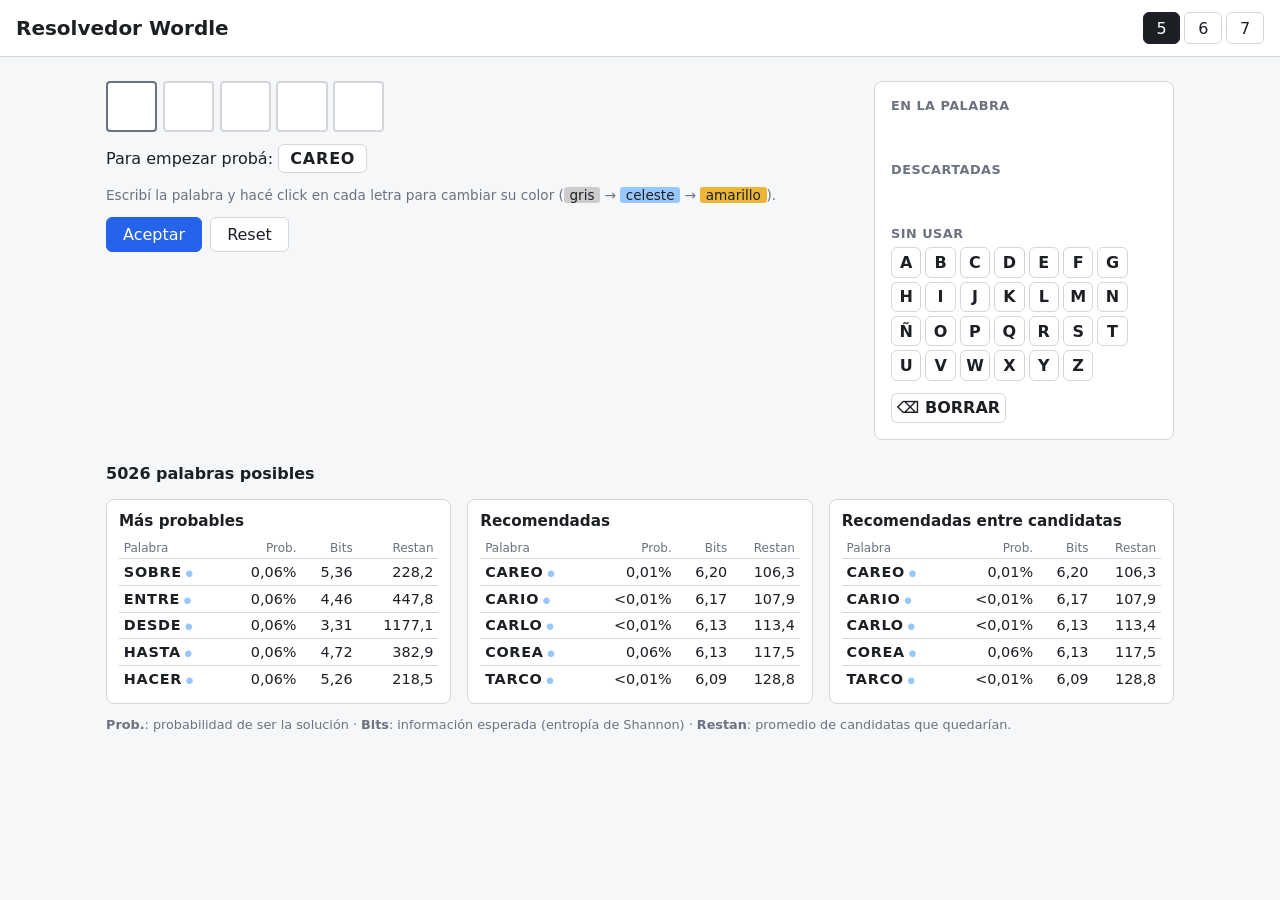
==== wordle solver/index.html @ fa2ddac0 "Integrar Resolvedor Wordle con su historial" ====
<!doctype html>
<html lang="es">
<head>
  <meta charset="utf-8">
  <meta name="viewport" content="width=device-width, initial-scale=1">
  <title>Resolvedor Wordle</title>
  <link rel="stylesheet" href="style.css">
</head>
<body>
  <header>
    <h1>Resolvedor Wordle</h1>
    <div class="modes" role="radiogroup" aria-label="Cantidad de letras">
      <button data-n="5" class="mode">5</button>
      <button data-n="6" class="mode">6</button>
      <button data-n="7" class="mode">7</button>
    </div>
  </header>

  <main>
    <section class="play">
      <div id="board" class="board"></div>
      <p id="opener" class="opener">Para empezar probá: <button title="Usar esta palabra"></button></p>
      <p class="hint">Escribí la palabra y hacé click en cada letra para cambiar su color
        (<span class="chip s0">gris</span> → <span class="chip s2">celeste</span> → <span class="chip s1">amarillo</span>).</p>
      <div class="actions">
        <button id="accept" class="primary">Aceptar</button>
        <button id="reset">Reset</button>
      </div>
      <p id="status" class="status"></p>
      <input id="mobile-input" class="mobile-input" autocomplete="off" autocapitalize="none" aria-label="Escribir letra">
    </section>

    <aside id="letters" class="letters"></aside>

    <section class="results">
      <p id="count" class="count"></p>
      <div id="progress" class="progress" hidden><div></div></div>
      <div class="tables">
        <div>
          <h2>Más probables</h2>
          <table id="probable"></table>
        </div>
        <div>
          <h2>Recomendadas</h2>
          <table id="best"></table>
        </div>
        <div>
          <h2>Recomendadas entre candidatas</h2>
          <table id="best-candidates"></table>
        </div>
      </div>
      <p class="legend"><b>Prob.</b>: probabilidad de ser la solución ·
        <b>Bits</b>: información esperada (entropía de Shannon) ·
        <b>Restan</b>: promedio de candidatas que quedarían.</p>
    </section>
  </main>

  <script src="words.js"></script>
  <script src="solver.js"></script>
  <script src="app.js"></script>
</body>
</html>
---- wordle solver/style.css ----
:root {
  /* Colores de las pistas */
  --c-correct: #97c7ff;
  --c-present: #ecb535;
  --c-absent: #cccccc;
  --c-on-hint: #1c1f24;

  --bg: #f6f7f9;
  --panel: #ffffff;
  --text: #1c1f24;
  --muted: #6b7280;
  --border: #d3d6da;
  --accent: #2563eb;
  --tile: 3.2rem;
}

* { box-sizing: border-box; }

body {
  margin: 0;
  background: var(--bg);
  color: var(--text);
  font-family: system-ui, -apple-system, "Segoe UI", Roboto, sans-serif;
}

header {
  display: flex;
  align-items: center;
  justify-content: space-between;
  gap: 1rem;
  padding: 0.75rem 1rem;
  border-bottom: 1px solid var(--border);
  background: var(--panel);
}

h1 { margin: 0; font-size: 1.25rem; }
h2 { margin: 0 0 0.5rem; font-size: 0.95rem; }

button {
  font: inherit;
  border: 1px solid var(--border);
  background: var(--panel);
  color: var(--text);
  border-radius: 6px;
  padding: 0.45rem 1rem;
  cursor: pointer;
}
button:hover { border-color: var(--muted); }
button.primary { background: var(--accent); border-color: var(--accent); color: #fff; }
button:disabled { opacity: 0.5; cursor: default; }

.modes { display: flex; gap: 0.25rem; }
.mode { padding: 0.35rem 0.8rem; }
.mode.active { background: var(--text); color: var(--panel); border-color: var(--text); }

main {
  display: grid;
  grid-template-columns: auto minmax(220px, 300px);
  grid-template-areas: "play letters" "results results";
  gap: 1.5rem;
  max-width: 1100px;
  margin: 0 auto;
  padding: 1.5rem 1rem;
}
.play { grid-area: play; }
.letters { grid-area: letters; }
.results { grid-area: results; }

@media (max-width: 720px) {
  main { grid-template-columns: 1fr; grid-template-areas: "play" "letters" "results"; }
  :root { --tile: 2.6rem; }
}

/* Tablero */
.board { display: flex; flex-direction: column; gap: 0.35rem; }
.row { display: flex; gap: 0.35rem; }
.row.past { opacity: 0.85; }
.tile {
  width: var(--tile);
  height: var(--tile);
  display: grid;
  place-items: center;
  font-size: calc(var(--tile) * 0.5);
  font-weight: 700;
  text-transform: uppercase;
  border: 2px solid var(--border);
  border-radius: 4px;
  background: var(--panel);
  user-select: none;
}
.tile.filled { cursor: pointer; color: var(--c-on-hint); border-color: transparent; }
.tile.cursor { border-color: var(--muted); }
.s0 { background: var(--c-absent); }
.s1 { background: var(--c-present); }
.s2 { background: var(--c-correct); }

.hint { color: var(--muted); font-size: 0.85rem; }
.opener { margin: 0.75rem 0 0; }
.opener[hidden] { display: none; }
.opener button { font-weight: 700; text-transform: uppercase; letter-spacing: 0.05em; padding: 0.25rem 0.7rem; }
.chip { color: var(--c-on-hint); padding: 0 0.35rem; border-radius: 3px; }
.actions { display: flex; gap: 0.5rem; }
.status { min-height: 1.2em; font-weight: 600; }
.mobile-input { position: absolute; opacity: 0; pointer-events: none; width: 1px; height: 1px; }

/* Letras */
.letters { background: var(--panel); border: 1px solid var(--border); border-radius: 8px; padding: 1rem; }
.letters h3 { margin: 0.75rem 0 0.4rem; font-size: 0.8rem; color: var(--muted); text-transform: uppercase; letter-spacing: 0.04em; }
.letters h3:first-child { margin-top: 0; }
.keys { display: flex; flex-wrap: wrap; gap: 0.25rem; min-height: 1.9rem; }
.key {
  min-width: 1.9rem;
  height: 1.9rem;
  padding: 0 0.3rem;
  font-weight: 700;
  text-transform: uppercase;
}
.key.s0, .key.s1, .key.s2 { color: var(--c-on-hint); border-color: transparent; }
.key.backspace { margin-top: 0.75rem; }

/* Resultados */
.count { font-weight: 600; margin-top: 0; }
.progress { height: 4px; background: var(--border); border-radius: 2px; overflow: hidden; margin-bottom: 1rem; }
.progress > div { height: 100%; width: 0; background: var(--accent); }
.tables { display: grid; grid-template-columns: repeat(auto-fit, minmax(240px, 1fr)); gap: 1rem; }
.tables > div { background: var(--panel); border: 1px solid var(--border); border-radius: 8px; padding: 0.75rem; }
table { width: 100%; border-collapse: collapse; font-variant-numeric: tabular-nums; font-size: 0.9rem; }
th { text-align: right; color: var(--muted); font-weight: 500; font-size: 0.75rem; padding: 0.2rem 0.3rem; }
td { text-align: right; padding: 0.3rem; border-top: 1px solid var(--border); }
th:first-child, td:first-child { text-align: left; }
td.word { font-weight: 700; text-transform: uppercase; cursor: pointer; letter-spacing: 0.05em; }
td.word:hover { color: var(--accent); }
td.word.cand::after { content: " ●"; color: var(--c-correct); font-size: 0.6em; vertical-align: middle; }
.empty { color: var(--muted); font-size: 0.85rem; }
.legend { color: var(--muted); font-size: 0.8rem; }
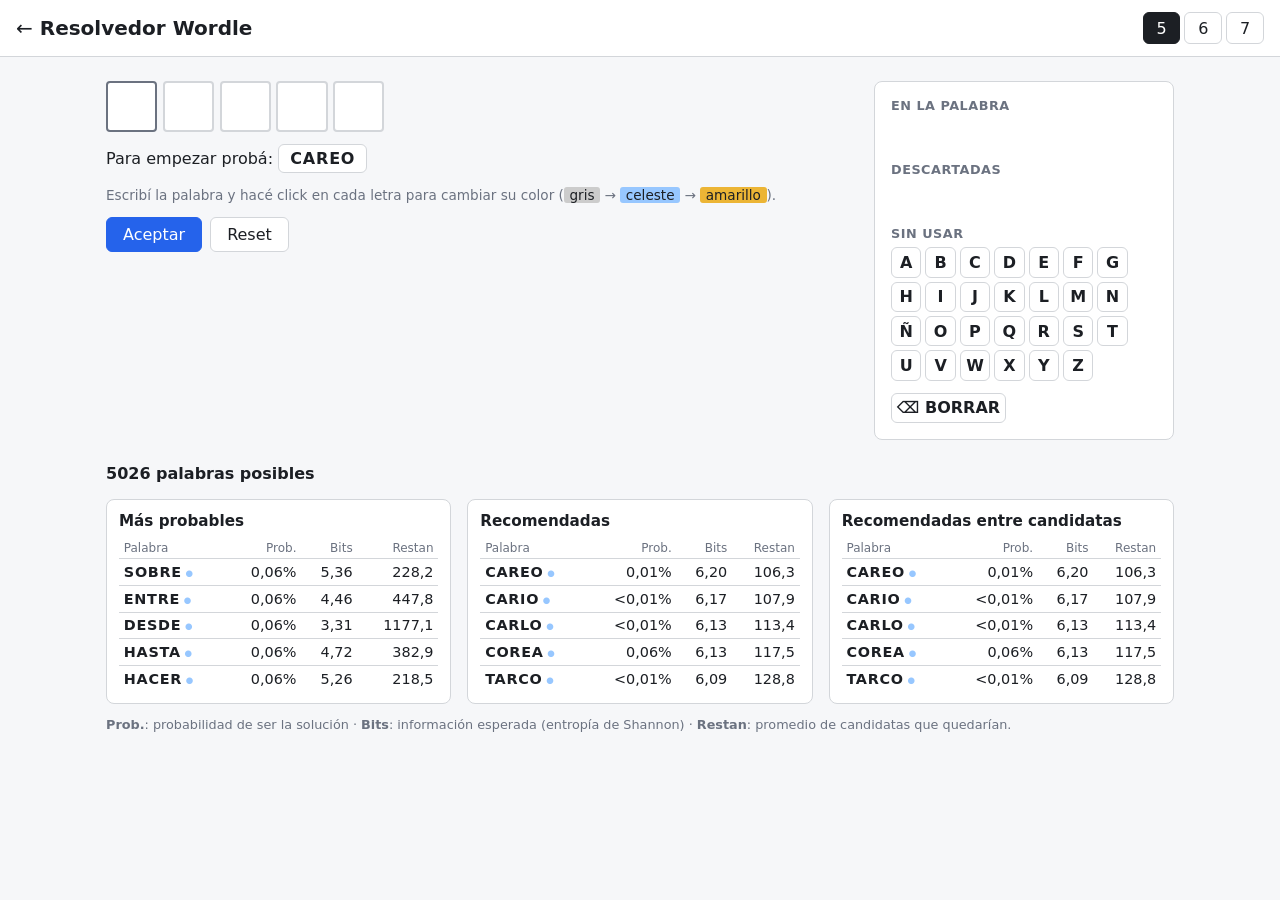
==== commit 05c87bdc: "Link para volver a la landing desde Wordle" ====
--- a/wordle solver/index.html
+++ b/wordle solver/index.html
@@ -8,7 +8,7 @@
 </head>
 <body>
   <header>
-    <h1>Resolvedor Wordle</h1>
+    <h1><a href="../index.html" style="color:inherit;text-decoration:none;font-weight:400" title="Volver a Juegos">←</a> Resolvedor Wordle</h1>
     <div class="modes" role="radiogroup" aria-label="Cantidad de letras">
       <button data-n="5" class="mode">5</button>
       <button data-n="6" class="mode">6</button>
